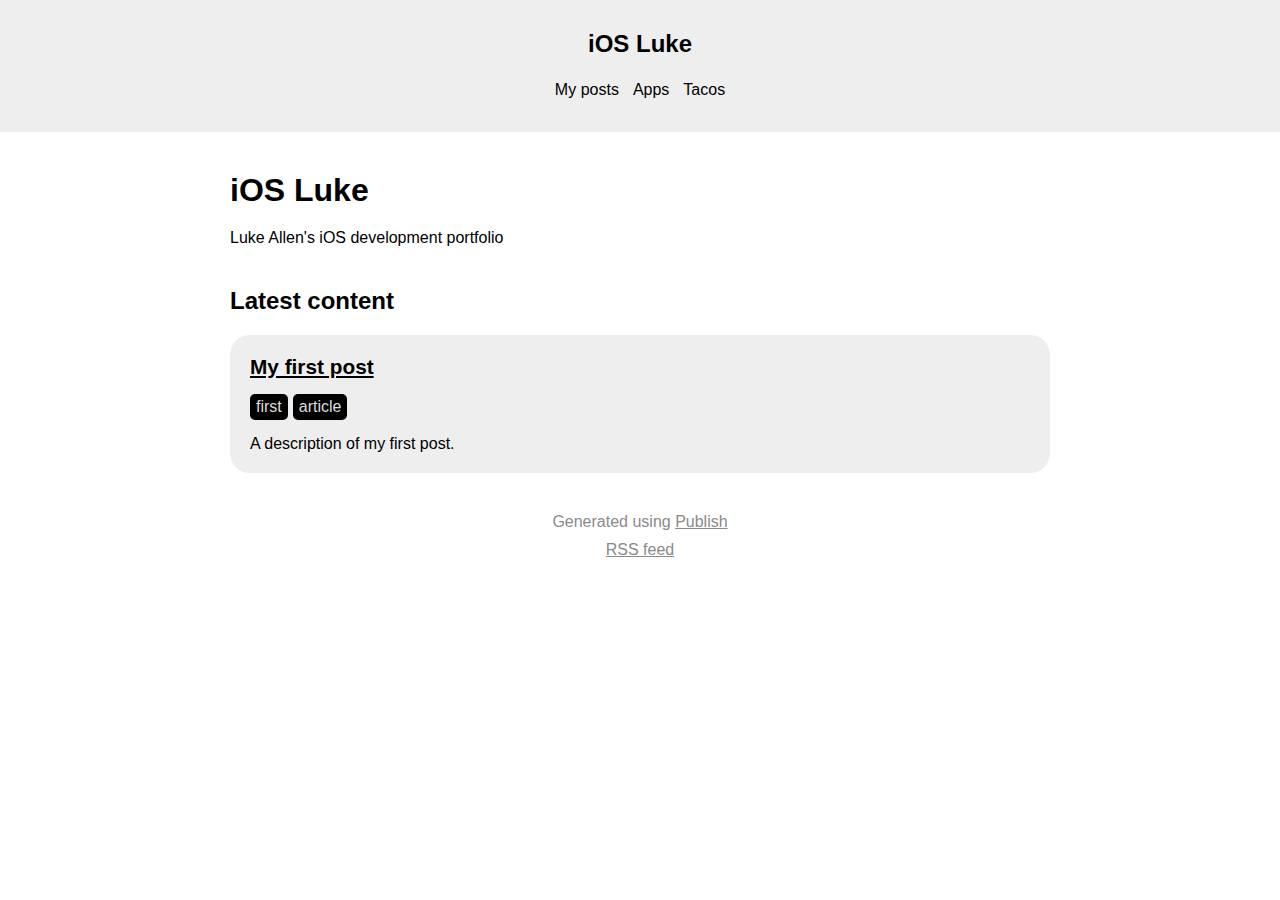
==== index.html @ facd2f8d "Publish deploy 2020-05-24 17:50" ====
<!DOCTYPE html><html lang="en"><head><meta charset="UTF-8"/><meta name="og:site_name" content="iOS Luke"/><link rel="canonical" href="https://imtherb91.github.io"/><meta name="twitter:url" content="https://imtherb91.github.io"/><meta name="og:url" content="https://imtherb91.github.io"/><title>iOS Luke | iOS Luke</title><meta name="twitter:title" content="iOS Luke | iOS Luke"/><meta name="og:title" content="iOS Luke | iOS Luke"/><meta name="description" content="Luke Allen's iOS development portfolio"/><meta name="twitter:description" content="Luke Allen's iOS development portfolio"/><meta name="og:description" content="Luke Allen's iOS development portfolio"/><meta name="twitter:card" content="summary"/><link rel="stylesheet" href="/styles.css" type="text/css"/><meta name="viewport" content="width=device-width, initial-scale=1.0"/><link rel="shortcut icon" href="/images/favicon.png" type="image/png"/><link rel="alternate" href="/feed.rss" type="application/rss+xml" title="Subscribe to iOS Luke"/></head><body><header><div class="wrapper"><a class="site-name" href="/">iOS Luke</a><nav><ul><li><a href="/posts">My posts</a></li><li><a href="/apps">Apps</a></li><li><a href="/tacos">Tacos</a></li></ul></nav></div></header><div class="wrapper"><h1>iOS Luke</h1><p class="description">Luke Allen's iOS development portfolio</p><h2>Latest content</h2><ul class="item-list"><li><article><h1><a href="/posts/first-post">My first post</a></h1><ul class="tag-list"><li><a href="/tags/first">first</a></li><li><a href="/tags/article">article</a></li></ul><p>A description of my first post.</p></article></li></ul></div><footer><p>Generated using <a href="https://github.com/johnsundell/publish">Publish</a></p><p><a href="/feed.rss">RSS feed</a></p></footer></body></html>
---- styles.css ----
/**
*  Publish Foundation theme
*  Copyright (c) John Sundell 2019
*  MIT license, see LICENSE file for details
*/

* {
    margin: 0;
    padding: 0;
    box-sizing: border-box;
}

body {
    background: #fff;
    color: #000;
    font-family: Helvetica, Arial;
    text-align: center;
}

.wrapper {
    max-width: 900px;
    margin-left: auto;
    margin-right: auto;
    padding: 40px;
    text-align: left;
}

header {
    background-color: #eee;
}

header .wrapper {
    padding-top: 30px;
    padding-bottom: 30px;
    text-align: center;
}

header a {
    text-decoration: none;
}

header .site-name {
    font-size: 1.5em;
    color: #000;
    font-weight: bold;
}

nav {
    margin-top: 20px;
}

nav li {
    display: inline-block;
    margin: 0 7px;
    line-height: 1.5em;
}

nav li a.selected {
    text-decoration: underline;
}

h1 {
    margin-bottom: 20px;
    font-size: 2em;
}

h2 {
    margin: 20px 0;
}

p {
    margin-bottom: 10px;
}

a {
    color: inherit;
}

.description {
    margin-bottom: 40px;
}

.item-list > li {
    display: block;
    padding: 20px;
    border-radius: 20px;
    background-color: #eee;
    margin-bottom: 20px;
}

.item-list > li:last-child {
    margin-bottom: 0;
}

.item-list h1 {
    margin-bottom: 15px;
    font-size: 1.3em;
}

.item-list p {
    margin-bottom: 0;
}

.tag-list {
    margin-bottom: 15px;
}

.tag-list li,
.tag {
    display: inline-block;
    background-color: #000;
    color: #ddd;
    padding: 4px 6px;
    border-radius: 5px;
    margin-right: 5px;
}

.tag-list a,
.tag a {
    text-decoration: none;
}

.item-page .tag-list {
    display: inline-block;
}

.content {
    margin-bottom: 40px;
}

.browse-all {
    display: block;
    margin-bottom: 30px;
}

.all-tags li {
    font-size: 1.4em;
    margin-right: 10px;
    padding: 6px 10px;
}

footer {
    color: #8a8a8a;
}

@media (prefers-color-scheme: dark) {
    body {
        background-color: #222;
    }

    body,
    header .site-name {
        color: #ddd;
    }

    .item-list > li {
        background-color: #333;
    }

    header {
        background-color: #000;
    }
}

@media(max-width: 600px) {
    .wrapper {
        padding: 40px 20px;
    }
}
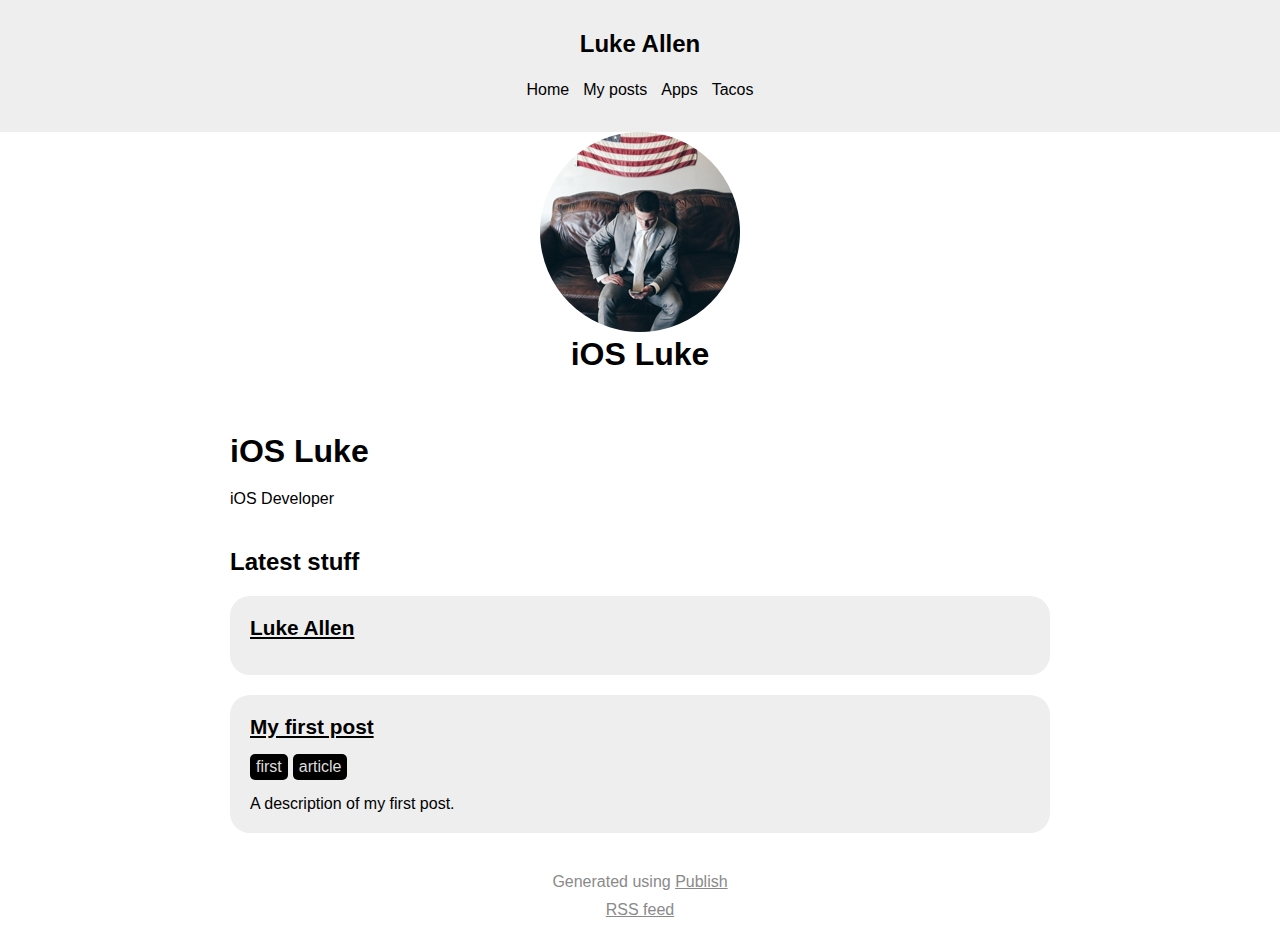
==== commit 7c6e4d42: "Publish deploy 2020-05-25 12:32" ====
--- a/index.html
+++ b/index.html
@@ -1 +1 @@
-<!DOCTYPE html><html lang="en"><head><meta charset="UTF-8"/><meta name="og:site_name" content="iOS Luke"/><link rel="canonical" href="https://imtherb91.github.io"/><meta name="twitter:url" content="https://imtherb91.github.io"/><meta name="og:url" content="https://imtherb91.github.io"/><title>iOS Luke | iOS Luke</title><meta name="twitter:title" content="iOS Luke | iOS Luke"/><meta name="og:title" content="iOS Luke | iOS Luke"/><meta name="description" content="Luke Allen's iOS development portfolio"/><meta name="twitter:description" content="Luke Allen's iOS development portfolio"/><meta name="og:description" content="Luke Allen's iOS development portfolio"/><meta name="twitter:card" content="summary"/><link rel="stylesheet" href="/styles.css" type="text/css"/><meta name="viewport" content="width=device-width, initial-scale=1.0"/><link rel="shortcut icon" href="/images/favicon.png" type="image/png"/><link rel="alternate" href="/feed.rss" type="application/rss+xml" title="Subscribe to iOS Luke"/></head><body><header><div class="wrapper"><a class="site-name" href="/">iOS Luke</a><nav><ul><li><a href="/posts">My posts</a></li><li><a href="/apps">Apps</a></li><li><a href="/tacos">Tacos</a></li></ul></nav></div></header><div class="wrapper"><h1>iOS Luke</h1><p class="description">Luke Allen's iOS development portfolio</p><h2>Latest content</h2><ul class="item-list"><li><article><h1><a href="/posts/first-post">My first post</a></h1><ul class="tag-list"><li><a href="/tags/first">first</a></li><li><a href="/tags/article">article</a></li></ul><p>A description of my first post.</p></article></li></ul></div><footer><p>Generated using <a href="https://github.com/johnsundell/publish">Publish</a></p><p><a href="/feed.rss">RSS feed</a></p></footer></body></html>+<!DOCTYPE html><html lang="en"><head><meta charset="UTF-8"/><meta name="og:site_name" content="Luke Allen"/><link rel="canonical" href="https://imtherb91.github.io"/><meta name="twitter:url" content="https://imtherb91.github.io"/><meta name="og:url" content="https://imtherb91.github.io"/><title>iOS Luke | Luke Allen</title><meta name="twitter:title" content="iOS Luke | Luke Allen"/><meta name="og:title" content="iOS Luke | Luke Allen"/><meta name="description" content="iOS Developer"/><meta name="twitter:description" content="iOS Developer"/><meta name="og:description" content="iOS Developer"/><meta name="twitter:card" content="summary"/><link rel="stylesheet" href="/styles.css" type="text/css"/><meta name="viewport" content="width=device-width, initial-scale=1.0"/><link rel="shortcut icon" href="/images/favicon.png" type="image/png"/><link rel="alternate" href="/feed.rss" type="application/rss+xml" title="Subscribe to Luke Allen"/></head><body><header><div class="wrapper"><a class="site-name" href="/">Luke Allen</a><nav><ul><li><a href="/home">Home</a></li><li><a href="/posts">My posts</a></li><li><a href="/apps">Apps</a></li><li><a href="/tacos">Tacos</a></li></ul></nav></div></header><img src="iOS_Luke_Circle.png" class="profile-image"/><h1 class="site-title">iOS Luke</h1><div class="wrapper"><h1>iOS Luke</h1><p class="description">iOS Developer</p><h2>Latest stuff</h2><ul class="item-list"><li><article><h1><a href="/home/home">Luke Allen</a></h1><ul class="tag-list"></ul><p></p></article></li><li><article><h1><a href="/posts/first-post">My first post</a></h1><ul class="tag-list"><li><a href="/tags/first">first</a></li><li><a href="/tags/article">article</a></li></ul><p>A description of my first post.</p></article></li></ul></div><footer><p>Generated using <a href="https://github.com/johnsundell/publish">Publish</a></p><p><a href="/feed.rss">RSS feed</a></p></footer></body></html>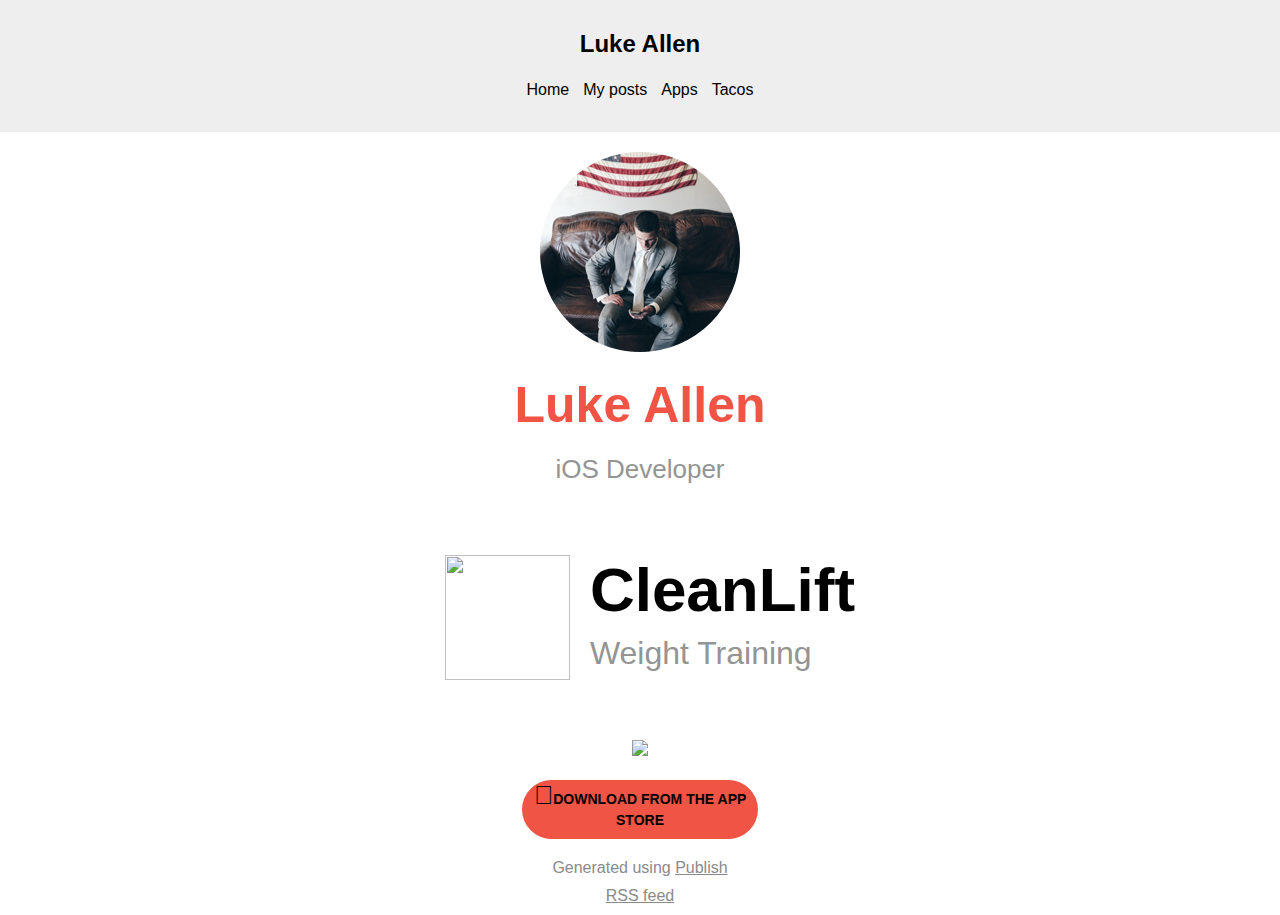
==== commit 596f6eb8: "Publish deploy 2020-05-28 16:47" ====
--- a/index.html
+++ b/index.html
@@ -1 +1 @@
-<!DOCTYPE html><html lang="en"><head><meta charset="UTF-8"/><meta name="og:site_name" content="Luke Allen"/><link rel="canonical" href="https://imtherb91.github.io"/><meta name="twitter:url" content="https://imtherb91.github.io"/><meta name="og:url" content="https://imtherb91.github.io"/><title>iOS Luke | Luke Allen</title><meta name="twitter:title" content="iOS Luke | Luke Allen"/><meta name="og:title" content="iOS Luke | Luke Allen"/><meta name="description" content="iOS Developer"/><meta name="twitter:description" content="iOS Developer"/><meta name="og:description" content="iOS Developer"/><meta name="twitter:card" content="summary"/><link rel="stylesheet" href="/styles.css" type="text/css"/><meta name="viewport" content="width=device-width, initial-scale=1.0"/><link rel="shortcut icon" href="/images/favicon.png" type="image/png"/><link rel="alternate" href="/feed.rss" type="application/rss+xml" title="Subscribe to Luke Allen"/></head><body><header><div class="wrapper"><a class="site-name" href="/">Luke Allen</a><nav><ul><li><a href="/home">Home</a></li><li><a href="/posts">My posts</a></li><li><a href="/apps">Apps</a></li><li><a href="/tacos">Tacos</a></li></ul></nav></div></header><img src="iOS_Luke_Circle.png" class="profile-image"/><h1 class="site-title">iOS Luke</h1><div class="wrapper"><h1>iOS Luke</h1><p class="description">iOS Developer</p><h2>Latest stuff</h2><ul class="item-list"><li><article><h1><a href="/home/home">Luke Allen</a></h1><ul class="tag-list"></ul><p></p></article></li><li><article><h1><a href="/posts/first-post">My first post</a></h1><ul class="tag-list"><li><a href="/tags/first">first</a></li><li><a href="/tags/article">article</a></li></ul><p>A description of my first post.</p></article></li></ul></div><footer><p>Generated using <a href="https://github.com/johnsundell/publish">Publish</a></p><p><a href="/feed.rss">RSS feed</a></p></footer></body></html>+<!DOCTYPE html><html lang="en"><head><meta charset="UTF-8"/><meta name="og:site_name" content="Luke Allen"/><link rel="canonical" href="https://imtherb91.github.io"/><meta name="twitter:url" content="https://imtherb91.github.io"/><meta name="og:url" content="https://imtherb91.github.io"/><title>iOS Luke | Luke Allen</title><meta name="twitter:title" content="iOS Luke | Luke Allen"/><meta name="og:title" content="iOS Luke | Luke Allen"/><meta name="description" content="iOS Developer"/><meta name="twitter:description" content="iOS Developer"/><meta name="og:description" content="iOS Developer"/><meta name="twitter:card" content="summary"/><link rel="stylesheet" href="/styles.css" type="text/css"/><meta name="viewport" content="width=device-width, initial-scale=1.0"/><link rel="shortcut icon" href="/images/favicon.png" type="image/png"/><link rel="alternate" href="/feed.rss" type="application/rss+xml" title="Subscribe to Luke Allen"/></head><body><header><div class="wrapper"><a class="site-name" href="/">Luke Allen</a><nav><ul><li><a href="/home">Home</a></li><li><a href="/posts">My posts</a></li><li><a href="/apps">Apps</a></li><li><a href="/tacos">Tacos</a></li></ul></nav></div></header><img src="iOS_Luke_Circle.png" class="profile-image"/><h1 class="site-title">Luke Allen</h1><p class="site-subtitle">iOS Developer</p><div class="horizontal"><div><img class="app-icon" src="iOS_Luke_CleanLift_Icon.png"/></div><div class="appInfoContainer"><p class="app-title">CleanLift</p><p class="app-subtitle">Weight Training</p></div></div><img src="iOS_Luke_CleanLift_Devices.png" class="devices-image"/><a style="text-decoration: none;" href="https://apps.apple.com/us/app/cleanlift-weight-training/id1330435885"><div class="buttonBackground"><div><span style="font-size: 26px;"></span><span style="font-size: 14px; font-weight: bold; width: 150px;">DOWNLOAD FROM THE APP STORE</span></div></div></a><footer><p>Generated using <a href="https://github.com/johnsundell/publish">Publish</a></p><p><a href="/feed.rss">RSS feed</a></p></footer></body></html>--- a/styles.css
+++ b/styles.css
@@ -1,6 +1,6 @@
 /**
-*  Publish Foundation theme
-*  Copyright (c) John Sundell 2019
+*  iOSLuke theme
+*  Copyright (c) Luke Allen 2020
 *  MIT license, see LICENSE file for details
 */
 
@@ -25,6 +25,13 @@
     text-align: left;
 }
 
+.wrapperNoPadding {
+    max-width: 900px;
+    margin-left: auto;
+    margin-right: auto;
+    text-align: left;
+}
+
 header {
     background-color: #eee;
 }
@@ -59,6 +66,111 @@
     text-decoration: underline;
 }
 
+.site-title {
+    color: #F05445;
+    text-align: center;
+    font-size: 50px;
+    font-weight: bold;
+}
+
+.site-subtitle {
+    color: #949494;
+    text-align: center;
+    font-size: 26px;
+}
+
+.profile-image {
+    margin: 20px;
+}
+
+@media screen and (max-width: 600px) {
+    .app-icon {
+        width: 75px;
+        height: 75px;
+        margin: 10px;
+    }
+}
+
+@media screen and (min-width: 601px) {
+    .app-icon {
+        width: 125px;
+        height: 125px;
+        margin: 20px;
+    }
+}
+
+@media screen and (max-width: 600px) {
+    .app-title {
+        font-size: 42px;
+        font-weight: bold;
+        text-align: left;
+    }
+}
+
+@media screen and (min-width: 601px) {
+    .app-title {
+        font-size: 62px;
+        font-weight: bold;
+        text-align: left;
+    }
+}
+
+@media screen and (max-width: 600px) {
+    .app-subtitle {
+        font-size: 22px;
+        color: #949494;
+        text-align: left;
+    }
+}
+
+@media screen and (min-width: 601px) {
+    .app-subtitle {
+        font-size: 32px;
+        color: #949494;
+        text-align: left;
+    }
+}
+
+.app-description {
+    font-size: 26px;
+}
+
+.app-infoLeft {
+    width: 520px;
+}
+
+.devices-image {
+    width: 281px;
+}
+
+.buttonBackground {
+    width: 236px;
+    height: 59px;
+    background-color: #F05445;
+    border-radius: 29.5px;
+    margin-left: auto;
+    margin-right: auto;
+    margin-top: 20px;
+    margin-bottom: 20px;
+}
+
+.horizontal {
+    display: flex;
+    flex-direction: row;
+    justify-content: center;
+    max-width: 900px;
+    margin-left: auto;
+    margin-right: auto;
+    padding: 40px;
+    align-items: center;
+}
+
+.appInfoContainer {
+    display: flex;
+    flex-direction: column;
+    align-content: center;
+}
+
 h1 {
     margin-bottom: 20px;
     font-size: 2em;
@@ -70,6 +182,7 @@
 
 p {
     margin-bottom: 10px;
+    color: inherit;
 }
 
 a {
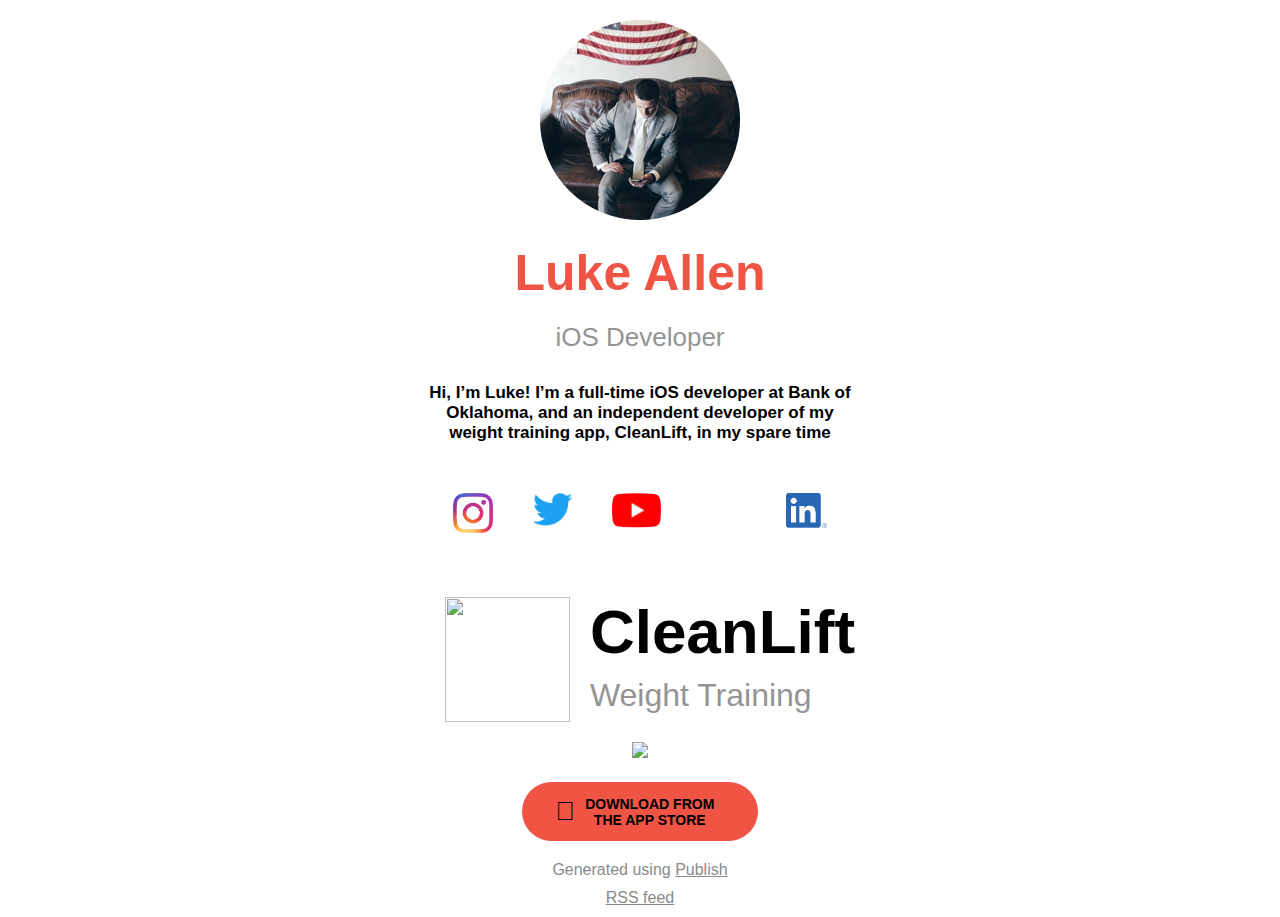
==== commit 4868ee30: "Publish deploy 2020-05-29 12:33" ====
--- a/index.html
+++ b/index.html
@@ -1 +1 @@
-<!DOCTYPE html><html lang="en"><head><meta charset="UTF-8"/><meta name="og:site_name" content="Luke Allen"/><link rel="canonical" href="https://imtherb91.github.io"/><meta name="twitter:url" content="https://imtherb91.github.io"/><meta name="og:url" content="https://imtherb91.github.io"/><title>iOS Luke | Luke Allen</title><meta name="twitter:title" content="iOS Luke | Luke Allen"/><meta name="og:title" content="iOS Luke | Luke Allen"/><meta name="description" content="iOS Developer"/><meta name="twitter:description" content="iOS Developer"/><meta name="og:description" content="iOS Developer"/><meta name="twitter:card" content="summary"/><link rel="stylesheet" href="/styles.css" type="text/css"/><meta name="viewport" content="width=device-width, initial-scale=1.0"/><link rel="shortcut icon" href="/images/favicon.png" type="image/png"/><link rel="alternate" href="/feed.rss" type="application/rss+xml" title="Subscribe to Luke Allen"/></head><body><header><div class="wrapper"><a class="site-name" href="/">Luke Allen</a><nav><ul><li><a href="/home">Home</a></li><li><a href="/posts">My posts</a></li><li><a href="/apps">Apps</a></li><li><a href="/tacos">Tacos</a></li></ul></nav></div></header><img src="iOS_Luke_Circle.png" class="profile-image"/><h1 class="site-title">Luke Allen</h1><p class="site-subtitle">iOS Developer</p><div class="horizontal"><div><img class="app-icon" src="iOS_Luke_CleanLift_Icon.png"/></div><div class="appInfoContainer"><p class="app-title">CleanLift</p><p class="app-subtitle">Weight Training</p></div></div><img src="iOS_Luke_CleanLift_Devices.png" class="devices-image"/><a style="text-decoration: none;" href="https://apps.apple.com/us/app/cleanlift-weight-training/id1330435885"><div class="buttonBackground"><div><span style="font-size: 26px;"></span><span style="font-size: 14px; font-weight: bold; width: 150px;">DOWNLOAD FROM THE APP STORE</span></div></div></a><footer><p>Generated using <a href="https://github.com/johnsundell/publish">Publish</a></p><p><a href="/feed.rss">RSS feed</a></p></footer></body></html>+<!DOCTYPE html><html lang="en"><head><meta charset="UTF-8"/><meta name="og:site_name" content="Luke Allen"/><link rel="canonical" href="https://imtherb91.github.io"/><meta name="twitter:url" content="https://imtherb91.github.io"/><meta name="og:url" content="https://imtherb91.github.io"/><title>iOS Luke | Luke Allen</title><meta name="twitter:title" content="iOS Luke | Luke Allen"/><meta name="og:title" content="iOS Luke | Luke Allen"/><meta name="description" content="iOS Developer"/><meta name="twitter:description" content="iOS Developer"/><meta name="og:description" content="iOS Developer"/><meta name="twitter:card" content="summary"/><link rel="stylesheet" href="/styles.css" type="text/css"/><meta name="viewport" content="width=device-width, initial-scale=1.0"/><link rel="shortcut icon" href="/images/favicon.png" type="image/png"/><link rel="alternate" href="/feed.rss" type="application/rss+xml" title="Subscribe to Luke Allen"/></head><body><img src="iOS_Luke_Circle.png" class="profile-image"/><h1 class="site-title">Luke Allen</h1><p class="site-subtitle">iOS Developer</p><p style="width: 424px; font-weight: bold; font-size: 17px; margin-left: auto; margin-right: auto; padding-top: 20px;">Hi, I’m Luke! I’m a full-time iOS developer at Bank of Oklahoma, and an independent developer of my weight training app, CleanLift, in my spare time</p><div style="display: flex; flex-direction: row; justify-content: center; flex-wrap: wrap; padding-top: 40px;"><a href="https://www.instagram.com/_iosluke/"><img class="insta" src="IG_Glyph_Fill.png"/></a><a href="https://twitter.com/iOS_Luke"><img class="twitter" src="Twitter_Logo_Blue.png"/></a><a href="https://www.youtube.com/channel/UC_umUeqJ8PAuZJmC3XUKEAg"><img class="yt" src="yt_logo_rgb_dark.png"/></a><a href="mailto:whiteboardappdev@gmail.com"><img class="email" src="envelope.png"/></a><a href="https://www.linkedin.com/in/luke-allen-85211268/"><img class="linkedin" src="LI-In-Bug.png"/></a></div><div class="horizontal"><div><img class="app-icon" src="iOS_Luke_CleanLift_Icon.png"/></div><div class="appInfoContainer"><p class="app-title">CleanLift</p><p class="app-subtitle">Weight Training</p></div></div><img src="iOS_Luke_CleanLift_Devices.png" class="devices-image"/><a style="text-decoration: none;" href="https://apps.apple.com/us/app/cleanlift-weight-training/id1330435885"><div class="buttonBackground"><div style="display: flex; align-items: center; justify-content: center;"><span style="font-size: 26px;"></span><span style="font-size: 14px; font-weight: bold; width: 150px; display: inline-block;">DOWNLOAD FROM THE APP STORE</span></div></div></a><footer><p>Generated using <a href="https://github.com/johnsundell/publish">Publish</a></p><p><a href="/feed.rss">RSS feed</a></p></footer></body></html>--- a/styles.css
+++ b/styles.css
@@ -83,10 +83,44 @@
     margin: 20px;
 }
 
+.insta {
+    height: 40px;
+    padding-left: 20px;
+    padding-right: 20px;
+}
+
+.twitter {
+    height: 33.27px;
+    padding-left: 20px;
+    padding-right: 20px;
+}
+
+.yt {
+    height: 35px;
+    padding-left: 20px;
+    padding-right: 20px;
+}
+
+.email {
+    height: 35px;
+    padding-left: 20px;
+    padding-right: 20px;
+}
+
+.linkedin {
+    height: 35px;
+    padding-left: 20px;
+    padding-right: 20px;
+}
+
+.social-image {
+    height: 30px;
+}
+
 @media screen and (max-width: 600px) {
     .app-icon {
-        width: 75px;
-        height: 75px;
+        width: 85px;
+        height: 85px;
         margin: 10px;
     }
 }
@@ -152,6 +186,9 @@
     margin-right: auto;
     margin-top: 20px;
     margin-bottom: 20px;
+    display: flex;
+    align-items: center;
+    justify-content: center;
 }
 
 .horizontal {
@@ -161,7 +198,7 @@
     max-width: 900px;
     margin-left: auto;
     margin-right: auto;
-    padding: 40px;
+    padding-top: 40px;
     align-items: center;
 }
 
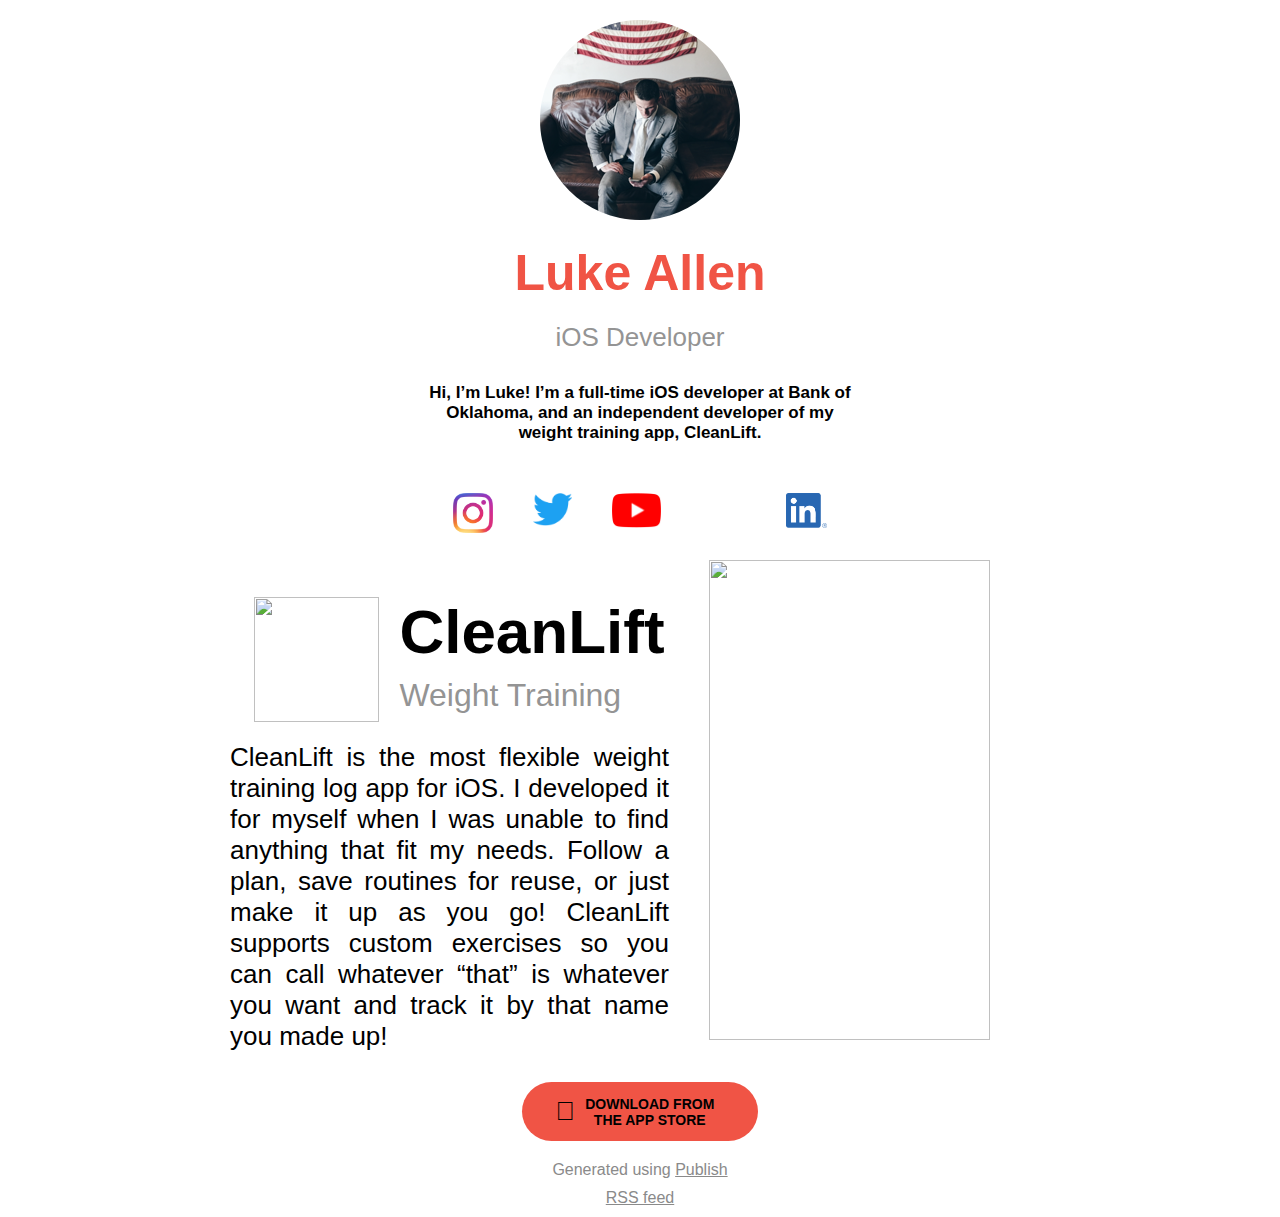
==== commit c14981ca: "Publish deploy 2020-05-29 14:22" ====
--- a/index.html
+++ b/index.html
@@ -1 +1 @@
-<!DOCTYPE html><html lang="en"><head><meta charset="UTF-8"/><meta name="og:site_name" content="Luke Allen"/><link rel="canonical" href="https://imtherb91.github.io"/><meta name="twitter:url" content="https://imtherb91.github.io"/><meta name="og:url" content="https://imtherb91.github.io"/><title>iOS Luke | Luke Allen</title><meta name="twitter:title" content="iOS Luke | Luke Allen"/><meta name="og:title" content="iOS Luke | Luke Allen"/><meta name="description" content="iOS Developer"/><meta name="twitter:description" content="iOS Developer"/><meta name="og:description" content="iOS Developer"/><meta name="twitter:card" content="summary"/><link rel="stylesheet" href="/styles.css" type="text/css"/><meta name="viewport" content="width=device-width, initial-scale=1.0"/><link rel="shortcut icon" href="/images/favicon.png" type="image/png"/><link rel="alternate" href="/feed.rss" type="application/rss+xml" title="Subscribe to Luke Allen"/></head><body><img src="iOS_Luke_Circle.png" class="profile-image"/><h1 class="site-title">Luke Allen</h1><p class="site-subtitle">iOS Developer</p><p style="width: 424px; font-weight: bold; font-size: 17px; margin-left: auto; margin-right: auto; padding-top: 20px;">Hi, I’m Luke! I’m a full-time iOS developer at Bank of Oklahoma, and an independent developer of my weight training app, CleanLift, in my spare time</p><div style="display: flex; flex-direction: row; justify-content: center; flex-wrap: wrap; padding-top: 40px;"><a href="https://www.instagram.com/_iosluke/"><img class="insta" src="IG_Glyph_Fill.png"/></a><a href="https://twitter.com/iOS_Luke"><img class="twitter" src="Twitter_Logo_Blue.png"/></a><a href="https://www.youtube.com/channel/UC_umUeqJ8PAuZJmC3XUKEAg"><img class="yt" src="yt_logo_rgb_dark.png"/></a><a href="mailto:whiteboardappdev@gmail.com"><img class="email" src="envelope.png"/></a><a href="https://www.linkedin.com/in/luke-allen-85211268/"><img class="linkedin" src="LI-In-Bug.png"/></a></div><div class="horizontal"><div><img class="app-icon" src="iOS_Luke_CleanLift_Icon.png"/></div><div class="appInfoContainer"><p class="app-title">CleanLift</p><p class="app-subtitle">Weight Training</p></div></div><img src="iOS_Luke_CleanLift_Devices.png" class="devices-image"/><a style="text-decoration: none;" href="https://apps.apple.com/us/app/cleanlift-weight-training/id1330435885"><div class="buttonBackground"><div style="display: flex; align-items: center; justify-content: center;"><span style="font-size: 26px;"></span><span style="font-size: 14px; font-weight: bold; width: 150px; display: inline-block;">DOWNLOAD FROM THE APP STORE</span></div></div></a><footer><p>Generated using <a href="https://github.com/johnsundell/publish">Publish</a></p><p><a href="/feed.rss">RSS feed</a></p></footer></body></html>+<!DOCTYPE html><html lang="en"><head><meta charset="UTF-8"/><meta name="og:site_name" content="Luke Allen"/><link rel="canonical" href="https://imtherb91.github.io"/><meta name="twitter:url" content="https://imtherb91.github.io"/><meta name="og:url" content="https://imtherb91.github.io"/><title>iOS Luke | Luke Allen</title><meta name="twitter:title" content="iOS Luke | Luke Allen"/><meta name="og:title" content="iOS Luke | Luke Allen"/><meta name="description" content="iOS Developer"/><meta name="twitter:description" content="iOS Developer"/><meta name="og:description" content="iOS Developer"/><meta name="twitter:card" content="summary"/><link rel="stylesheet" href="/styles.css" type="text/css"/><meta name="viewport" content="width=device-width, initial-scale=1.0"/><link rel="shortcut icon" href="/images/favicon.png" type="image/png"/><link rel="alternate" href="/feed.rss" type="application/rss+xml" title="Subscribe to Luke Allen"/></head><body><img src="iOS_Luke_Circle.png" class="profile-image"/><h1 class="site-title">Luke Allen</h1><p class="site-subtitle">iOS Developer</p><p class="profile-bio">Hi, I’m Luke! I’m a full-time iOS developer at Bank of Oklahoma, and an independent developer of my weight training app, CleanLift.</p><div style="display: flex; flex-direction: row; justify-content: center; flex-wrap: wrap; padding-top: 40px;"><a href="https://www.instagram.com/_iosluke/"><img class="insta" src="IG_Glyph_Fill.png"/></a><a href="https://twitter.com/iOS_Luke"><img class="twitter" src="Twitter_Logo_Blue.png"/></a><a href="https://www.youtube.com/channel/UC_umUeqJ8PAuZJmC3XUKEAg"><img class="yt" src="yt_logo_rgb_dark.png"/></a><a href="mailto:whiteboardappdev@gmail.com"><img class="email" src="envelope.png"/></a><a href="https://www.linkedin.com/in/luke-allen-85211268/"><img class="linkedin" src="LI-In-Bug.png"/></a></div><div class="app-view"><div><div class="horizontal"><div><img class="app-icon" src="iOS_Luke_CleanLift_Icon.png"/></div><div class="appInfoContainer"><p class="app-title">CleanLift</p><p class="app-subtitle">Weight Training</p></div></div><p class="cleanlift-description">CleanLift is the most flexible weight training log app for iOS. I developed it for myself when I was unable to find anything that fit my needs. Follow a plan, save routines for reuse, or just make it up as you go! CleanLift supports custom exercises so you can call whatever “that” is whatever you want and track it by that name you made up!</p></div><img src="iOS_Luke_CleanLift_Devices.png" class="devices-image"/></div><a style="text-decoration: none;" href="https://apps.apple.com/us/app/cleanlift-weight-training/id1330435885"><div class="buttonBackground"><div style="display: flex; align-items: center; justify-content: center;"><span style="font-size: 26px;"></span><span style="font-size: 14px; font-weight: bold; width: 150px; display: inline-block;">DOWNLOAD FROM THE APP STORE</span></div></div></a><footer><p>Generated using <a href="https://github.com/johnsundell/publish">Publish</a></p><p><a href="/feed.rss">RSS feed</a></p></footer></body></html>--- a/styles.css
+++ b/styles.css
@@ -73,6 +73,40 @@
     font-weight: bold;
 }
 
+@media screen and (min-width: 840px) {
+    .app-view {
+        display: flex;
+        flex-direction: row;
+        align-items: center;
+        margin: auto;
+        max-width: 900px;
+    }
+}
+
+@media screen and (min-width: 601px) {
+    .cleanlift-description {
+        font-size: 26px;
+        text-align: justify;
+        margin-left: auto;
+        margin-right: auto;
+        max-width: 519px;
+        padding-left: 40px;
+        padding-right: 40px;
+    }
+}
+
+@media screen and (max-width: 600px) {
+    .cleanlift-description {
+        font-size: 26px;
+        text-align: justify;
+        margin-left: auto;
+        margin-right: auto;
+        max-width: vw - 80px;
+        padding-left: 40px;
+        padding-right: 40px;
+    }
+}
+
 .site-subtitle {
     color: #949494;
     text-align: center;
@@ -81,6 +115,28 @@
 
 .profile-image {
     margin: 20px;
+}
+
+@media screen and (min-width: 441px) {
+    .profile-bio {
+        width: 424px;
+        font-weight: bold;
+        font-size: 17px;
+        margin-left: auto;
+        margin-right: auto;
+        padding-top: 20px;
+    }
+}
+
+@media screen and (max-width: 440px) {
+    .profile-bio {
+        width: vw - 16px;
+        font-weight: bold;
+        font-size: 17px;
+        margin-left: auto;
+        margin-right: auto;
+        padding-top: 20px;
+    }
 }
 
 .insta {
@@ -175,6 +231,7 @@
 
 .devices-image {
     width: 281px;
+    height: 480px;
 }
 
 .buttonBackground {
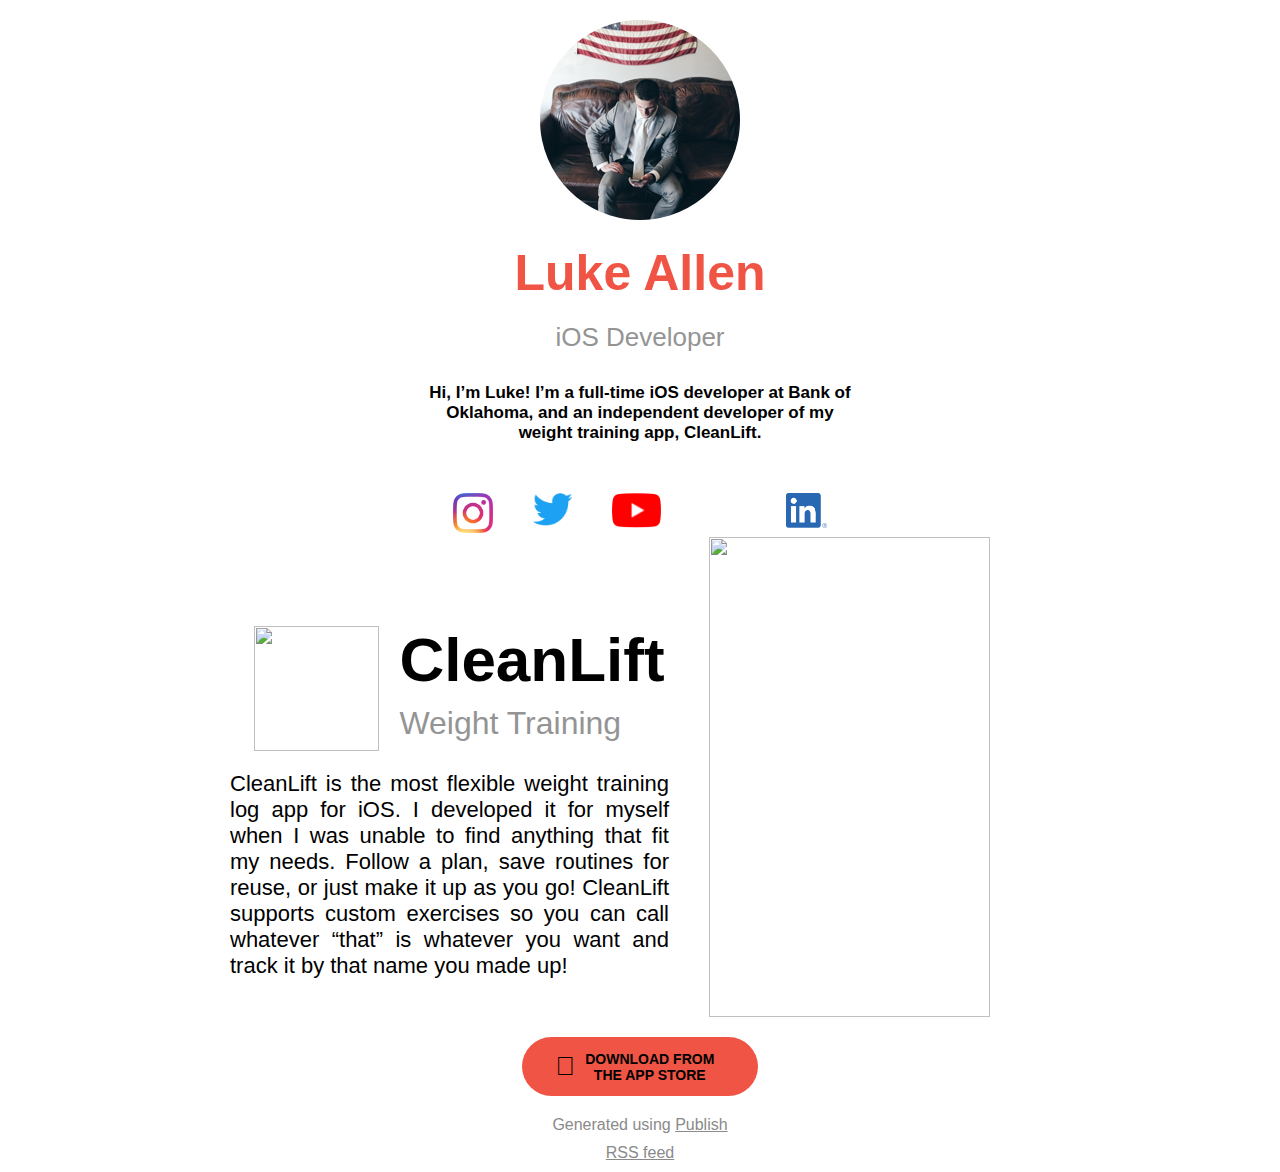
==== commit 363e038d: "Publish deploy 2020-05-29 18:49" ====
--- a/index.html
+++ b/index.html
@@ -1 +1 @@
-<!DOCTYPE html><html lang="en"><head><meta charset="UTF-8"/><meta name="og:site_name" content="Luke Allen"/><link rel="canonical" href="https://imtherb91.github.io"/><meta name="twitter:url" content="https://imtherb91.github.io"/><meta name="og:url" content="https://imtherb91.github.io"/><title>iOS Luke | Luke Allen</title><meta name="twitter:title" content="iOS Luke | Luke Allen"/><meta name="og:title" content="iOS Luke | Luke Allen"/><meta name="description" content="iOS Developer"/><meta name="twitter:description" content="iOS Developer"/><meta name="og:description" content="iOS Developer"/><meta name="twitter:card" content="summary"/><link rel="stylesheet" href="/styles.css" type="text/css"/><meta name="viewport" content="width=device-width, initial-scale=1.0"/><link rel="shortcut icon" href="/images/favicon.png" type="image/png"/><link rel="alternate" href="/feed.rss" type="application/rss+xml" title="Subscribe to Luke Allen"/></head><body><img src="iOS_Luke_Circle.png" class="profile-image"/><h1 class="site-title">Luke Allen</h1><p class="site-subtitle">iOS Developer</p><p class="profile-bio">Hi, I’m Luke! I’m a full-time iOS developer at Bank of Oklahoma, and an independent developer of my weight training app, CleanLift.</p><div style="display: flex; flex-direction: row; justify-content: center; flex-wrap: wrap; padding-top: 40px;"><a href="https://www.instagram.com/_iosluke/"><img class="insta" src="IG_Glyph_Fill.png"/></a><a href="https://twitter.com/iOS_Luke"><img class="twitter" src="Twitter_Logo_Blue.png"/></a><a href="https://www.youtube.com/channel/UC_umUeqJ8PAuZJmC3XUKEAg"><img class="yt" src="yt_logo_rgb_dark.png"/></a><a href="mailto:whiteboardappdev@gmail.com"><img class="email" src="envelope.png"/></a><a href="https://www.linkedin.com/in/luke-allen-85211268/"><img class="linkedin" src="LI-In-Bug.png"/></a></div><div class="app-view"><div><div class="horizontal"><div><img class="app-icon" src="iOS_Luke_CleanLift_Icon.png"/></div><div class="appInfoContainer"><p class="app-title">CleanLift</p><p class="app-subtitle">Weight Training</p></div></div><p class="cleanlift-description">CleanLift is the most flexible weight training log app for iOS. I developed it for myself when I was unable to find anything that fit my needs. Follow a plan, save routines for reuse, or just make it up as you go! CleanLift supports custom exercises so you can call whatever “that” is whatever you want and track it by that name you made up!</p></div><img src="iOS_Luke_CleanLift_Devices.png" class="devices-image"/></div><a style="text-decoration: none;" href="https://apps.apple.com/us/app/cleanlift-weight-training/id1330435885"><div class="buttonBackground"><div style="display: flex; align-items: center; justify-content: center;"><span style="font-size: 26px;"></span><span style="font-size: 14px; font-weight: bold; width: 150px; display: inline-block;">DOWNLOAD FROM THE APP STORE</span></div></div></a><footer><p>Generated using <a href="https://github.com/johnsundell/publish">Publish</a></p><p><a href="/feed.rss">RSS feed</a></p></footer></body></html>+<!DOCTYPE html><html lang="en"><head><meta charset="UTF-8"/><meta name="og:site_name" content="Luke Allen"/><link rel="canonical" href="https://imtherb91.github.io"/><meta name="twitter:url" content="https://imtherb91.github.io"/><meta name="og:url" content="https://imtherb91.github.io"/><title>iOS Luke | Luke Allen</title><meta name="twitter:title" content="iOS Luke | Luke Allen"/><meta name="og:title" content="iOS Luke | Luke Allen"/><meta name="description" content="iOS Developer"/><meta name="twitter:description" content="iOS Developer"/><meta name="og:description" content="iOS Developer"/><meta name="twitter:card" content="summary"/><link rel="stylesheet" href="/styles.css" type="text/css"/><meta name="viewport" content="width=device-width, initial-scale=1.0"/><link rel="shortcut icon" href="/images/favicon.png" type="image/png"/><link rel="alternate" href="/feed.rss" type="application/rss+xml" title="Subscribe to Luke Allen"/></head><head><meta property="og:image" content="iOS_Luke_Circle.png"/></head><body><img src="iOS_Luke_Circle.png" class="profile-image"/><h1 class="site-title">Luke Allen</h1><p class="site-subtitle">iOS Developer</p><p class="profile-bio">Hi, I’m Luke! I’m a full-time iOS developer at Bank of Oklahoma, and an independent developer of my weight training app, CleanLift.</p><div style="display: flex; flex-direction: row; justify-content: center; flex-wrap: wrap; padding-top: 40px;"><a href="https://www.instagram.com/_iosluke/"><img class="insta" src="IG_Glyph_Fill.png"/></a><a href="https://twitter.com/iOS_Luke"><img class="twitter" src="Twitter_Logo_Blue.png"/></a><a href="https://www.youtube.com/channel/UC_umUeqJ8PAuZJmC3XUKEAg"><img class="yt" src="yt_logo_rgb_dark.png"/></a><a href="mailto:whiteboardappdev@gmail.com"><img class="email" src="envelope.png"/></a><a href="https://www.linkedin.com/in/luke-allen-85211268/"><img class="linkedin" src="LI-In-Bug.png"/></a></div><div class="app-view"><div><div class="horizontal"><div><img class="app-icon" src="iOS_Luke_CleanLift_Icon.png"/></div><div class="appInfoContainer"><p class="app-title">CleanLift</p><p class="app-subtitle">Weight Training</p></div></div><p class="cleanlift-description">CleanLift is the most flexible weight training log app for iOS. I developed it for myself when I was unable to find anything that fit my needs. Follow a plan, save routines for reuse, or just make it up as you go! CleanLift supports custom exercises so you can call whatever “that” is whatever you want and track it by that name you made up!</p></div><img src="iOS_Luke_CleanLift_Devices.png" class="devices-image"/></div><a style="text-decoration: none;" href="https://apps.apple.com/us/app/cleanlift-weight-training/id1330435885"><div class="buttonBackground"><div style="display: flex; align-items: center; justify-content: center;"><span style="font-size: 26px;"></span><span style="font-size: 14px; font-weight: bold; width: 150px; display: inline-block;">DOWNLOAD FROM THE APP STORE</span></div></div></a><footer><p>Generated using <a href="https://github.com/johnsundell/publish">Publish</a></p><p><a href="/feed.rss">RSS feed</a></p></footer></body></html>--- a/styles.css
+++ b/styles.css
@@ -83,28 +83,14 @@
     }
 }
 
-@media screen and (min-width: 601px) {
-    .cleanlift-description {
-        font-size: 26px;
-        text-align: justify;
-        margin-left: auto;
-        margin-right: auto;
-        max-width: 519px;
-        padding-left: 40px;
-        padding-right: 40px;
-    }
-}
-
-@media screen and (max-width: 600px) {
-    .cleanlift-description {
-        font-size: 26px;
-        text-align: justify;
-        margin-left: auto;
-        margin-right: auto;
-        max-width: vw - 80px;
-        padding-left: 40px;
-        padding-right: 40px;
-    }
+.cleanlift-description {
+    font-size: 22px;
+    text-align: justify;
+    margin-left: auto;
+    margin-right: auto;
+    max-width: 519px;
+    padding-left: 40px;
+    padding-right: 40px;
 }
 
 .site-subtitle {
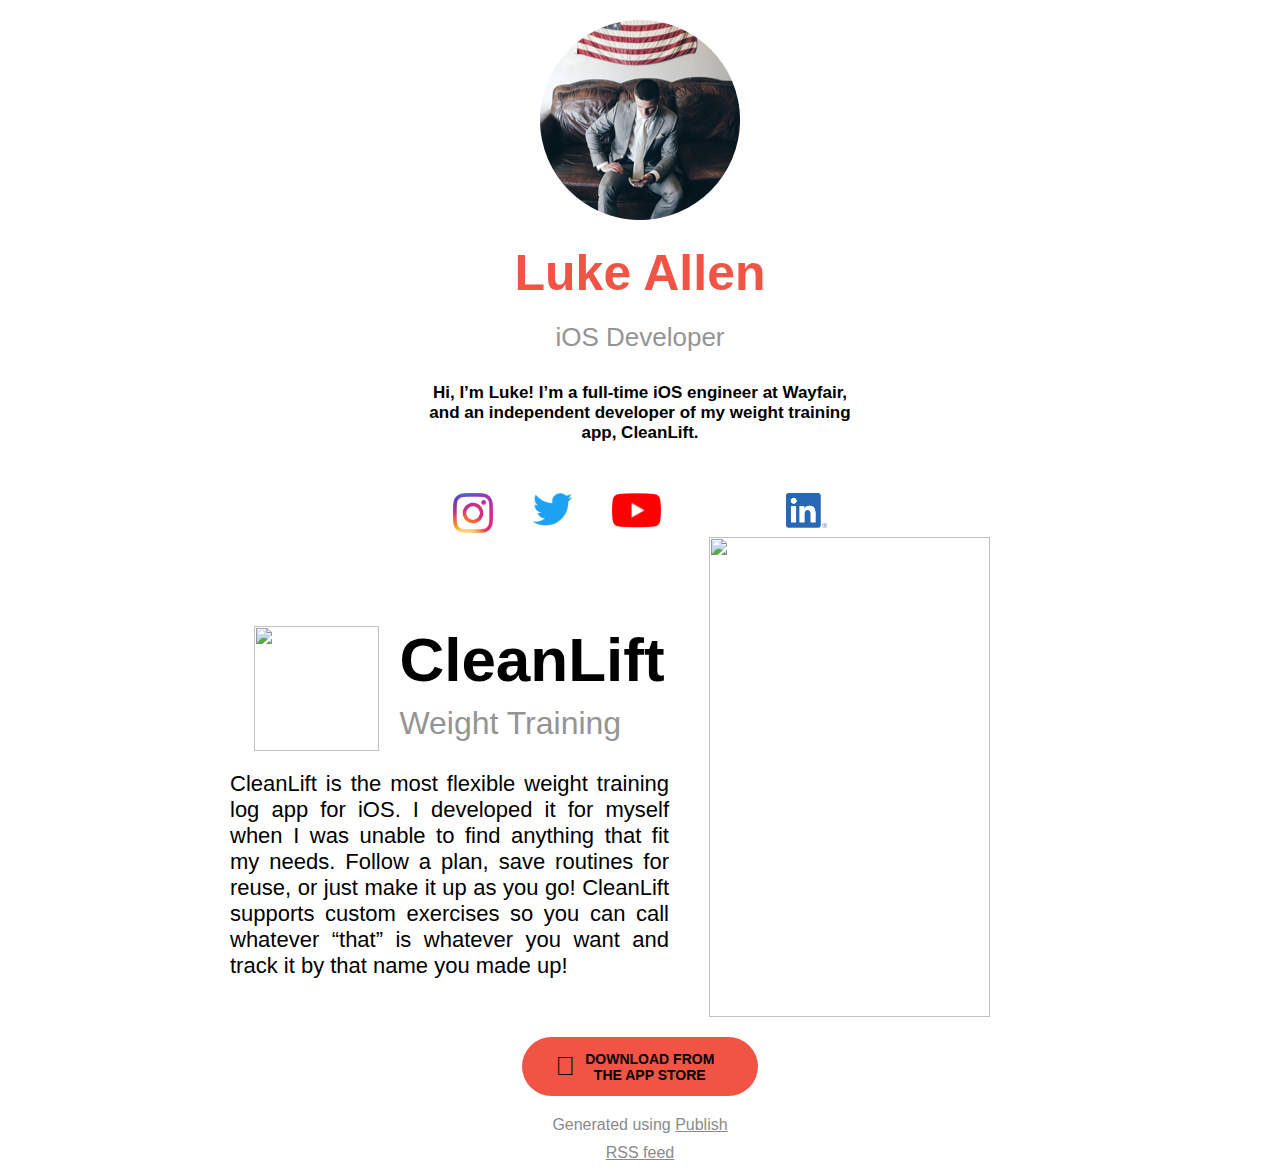
==== commit 53be2bc7: "Update index.html" ====
--- a/index.html
+++ b/index.html
@@ -1 +1 @@
-<!DOCTYPE html><html lang="en"><head><meta charset="UTF-8"/><meta name="og:site_name" content="Luke Allen"/><link rel="canonical" href="https://imtherb91.github.io"/><meta name="twitter:url" content="https://imtherb91.github.io"/><meta name="og:url" content="https://imtherb91.github.io"/><title>iOS Luke | Luke Allen</title><meta name="twitter:title" content="iOS Luke | Luke Allen"/><meta name="og:title" content="iOS Luke | Luke Allen"/><meta name="description" content="iOS Developer"/><meta name="twitter:description" content="iOS Developer"/><meta name="og:description" content="iOS Developer"/><meta name="twitter:card" content="summary"/><link rel="stylesheet" href="/styles.css" type="text/css"/><meta name="viewport" content="width=device-width, initial-scale=1.0"/><link rel="shortcut icon" href="/images/favicon.png" type="image/png"/><link rel="alternate" href="/feed.rss" type="application/rss+xml" title="Subscribe to Luke Allen"/></head><head><meta property="og:image" content="iOS_Luke_Circle.png"/></head><body><img src="iOS_Luke_Circle.png" class="profile-image"/><h1 class="site-title">Luke Allen</h1><p class="site-subtitle">iOS Developer</p><p class="profile-bio">Hi, I’m Luke! I’m a full-time iOS developer at Bank of Oklahoma, and an independent developer of my weight training app, CleanLift.</p><div style="display: flex; flex-direction: row; justify-content: center; flex-wrap: wrap; padding-top: 40px;"><a href="https://www.instagram.com/_iosluke/"><img class="insta" src="IG_Glyph_Fill.png"/></a><a href="https://twitter.com/iOS_Luke"><img class="twitter" src="Twitter_Logo_Blue.png"/></a><a href="https://www.youtube.com/channel/UC_umUeqJ8PAuZJmC3XUKEAg"><img class="yt" src="yt_logo_rgb_dark.png"/></a><a href="mailto:whiteboardappdev@gmail.com"><img class="email" src="envelope.png"/></a><a href="https://www.linkedin.com/in/luke-allen-85211268/"><img class="linkedin" src="LI-In-Bug.png"/></a></div><div class="app-view"><div><div class="horizontal"><div><img class="app-icon" src="iOS_Luke_CleanLift_Icon.png"/></div><div class="appInfoContainer"><p class="app-title">CleanLift</p><p class="app-subtitle">Weight Training</p></div></div><p class="cleanlift-description">CleanLift is the most flexible weight training log app for iOS. I developed it for myself when I was unable to find anything that fit my needs. Follow a plan, save routines for reuse, or just make it up as you go! CleanLift supports custom exercises so you can call whatever “that” is whatever you want and track it by that name you made up!</p></div><img src="iOS_Luke_CleanLift_Devices.png" class="devices-image"/></div><a style="text-decoration: none;" href="https://apps.apple.com/us/app/cleanlift-weight-training/id1330435885"><div class="buttonBackground"><div style="display: flex; align-items: center; justify-content: center;"><span style="font-size: 26px;"></span><span style="font-size: 14px; font-weight: bold; width: 150px; display: inline-block;">DOWNLOAD FROM THE APP STORE</span></div></div></a><footer><p>Generated using <a href="https://github.com/johnsundell/publish">Publish</a></p><p><a href="/feed.rss">RSS feed</a></p></footer></body></html>+<!DOCTYPE html><html lang="en"><head><meta charset="UTF-8"/><meta name="og:site_name" content="Luke Allen"/><link rel="canonical" href="https://imtherb91.github.io"/><meta name="twitter:url" content="https://imtherb91.github.io"/><meta name="og:url" content="https://imtherb91.github.io"/><title>iOS Luke | Luke Allen</title><meta name="twitter:title" content="iOS Luke | Luke Allen"/><meta name="og:title" content="iOS Luke | Luke Allen"/><meta name="description" content="iOS Developer"/><meta name="twitter:description" content="iOS Developer"/><meta name="og:description" content="iOS Developer"/><meta name="twitter:card" content="summary"/><link rel="stylesheet" href="/styles.css" type="text/css"/><meta name="viewport" content="width=device-width, initial-scale=1.0"/><link rel="shortcut icon" href="/images/favicon.png" type="image/png"/><link rel="alternate" href="/feed.rss" type="application/rss+xml" title="Subscribe to Luke Allen"/><meta name="twitter:image" content="https://imtherb91.github.io/iOS_Luke_Circle.png"/><meta name="og:image" content="https://imtherb91.github.io/iOS_Luke_Circle.png"/></head><body><img src="iOS_Luke_Circle.png" class="profile-image"/><h1 class="site-title">Luke Allen</h1><p class="site-subtitle">iOS Developer</p><p class="profile-bio">Hi, I’m Luke! I’m a full-time iOS engineer at Wayfair, and an independent developer of my weight training app, CleanLift.</p><div style="display: flex; flex-direction: row; justify-content: center; flex-wrap: wrap; padding-top: 40px;"><a href="https://www.instagram.com/_iosluke/"><img class="insta" src="IG_Glyph_Fill.png"/></a><a href="https://twitter.com/iOS_Luke"><img class="twitter" src="Twitter_Logo_Blue.png"/></a><a href="https://www.youtube.com/channel/UC_umUeqJ8PAuZJmC3XUKEAg"><img class="yt" src="yt_logo_rgb_dark.png"/></a><a href="mailto:whiteboardappdev@gmail.com"><img class="email" src="envelope.png"/></a><a href="https://www.linkedin.com/in/luke-allen-85211268/"><img class="linkedin" src="LI-In-Bug.png"/></a></div><div class="app-view"><div><div class="horizontal"><div><img class="app-icon" src="iOS_Luke_CleanLift_Icon.png"/></div><div class="appInfoContainer"><p class="app-title">CleanLift</p><p class="app-subtitle">Weight Training</p></div></div><p class="cleanlift-description">CleanLift is the most flexible weight training log app for iOS. I developed it for myself when I was unable to find anything that fit my needs. Follow a plan, save routines for reuse, or just make it up as you go! CleanLift supports custom exercises so you can call whatever “that” is whatever you want and track it by that name you made up!</p></div><img src="iOS_Luke_CleanLift_Devices.png" class="devices-image"/></div><a style="text-decoration: none;" href="https://apps.apple.com/us/app/cleanlift-weight-training/id1330435885"><div class="buttonBackground"><div style="display: flex; align-items: center; justify-content: center;"><span style="font-size: 26px;"></span><span style="font-size: 14px; font-weight: bold; width: 150px; display: inline-block;">DOWNLOAD FROM THE APP STORE</span></div></div></a><footer><p>Generated using <a href="https://github.com/johnsundell/publish">Publish</a></p><p><a href="/feed.rss">RSS feed</a></p></footer></body></html>